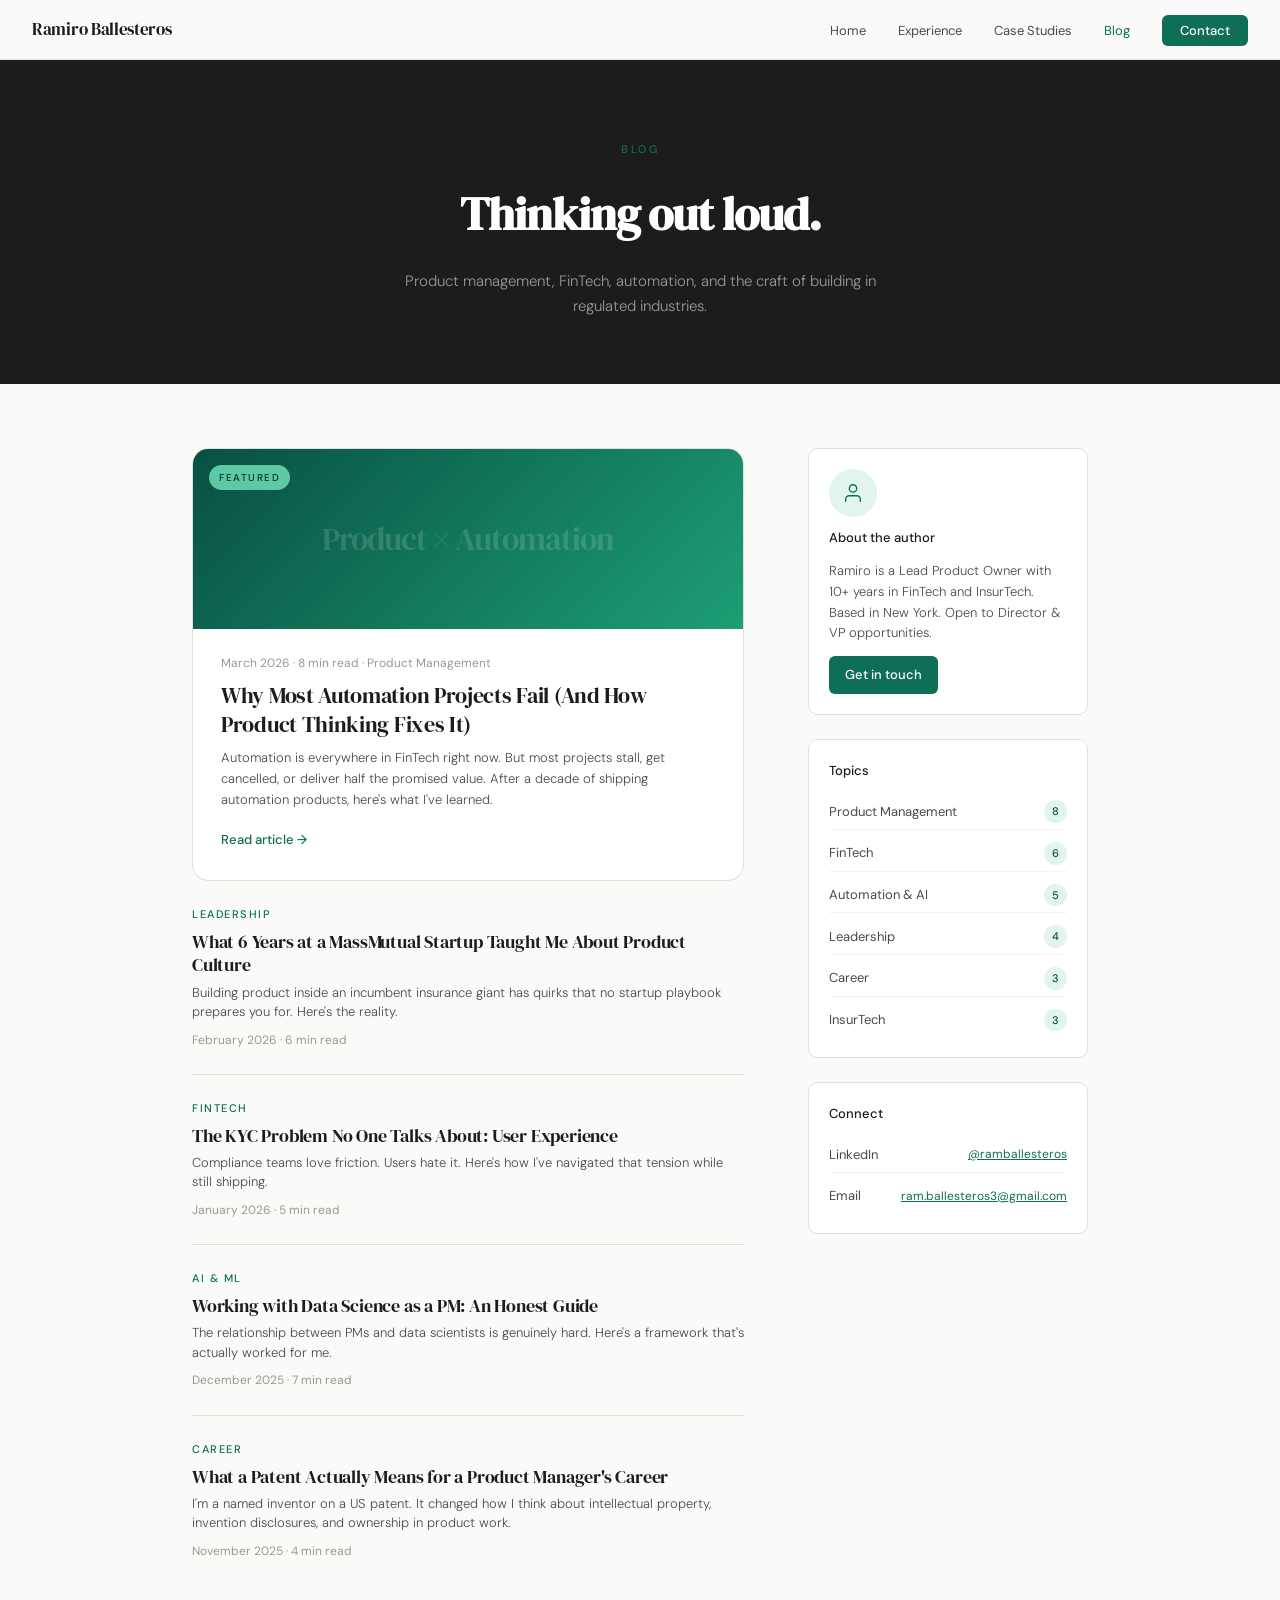
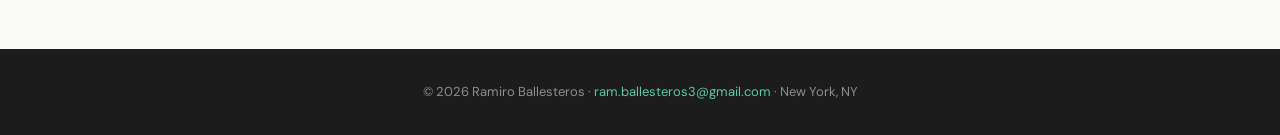
==== blog.html @ df36e7ad "Add files via upload" ====
<!DOCTYPE html>
<html lang="en">
<head>
  <meta charset="UTF-8" />
  <meta name="viewport" content="width=device-width, initial-scale=1.0" />
  <title>Blog · Ramiro Ballesteros</title>
  <meta name="description" content="Thoughts on product management, FinTech, automation, and leadership from Ramiro Ballesteros." />
  <link rel="stylesheet" href="style.css" />
  <style>
    .page-hero {
      background: var(--charcoal);
      color: var(--white);
      padding: 5rem 2rem 4rem;
      text-align: center;
    }
    .page-hero .section-label { display: flex; justify-content: center; }
    .page-hero-title {
      font-family: var(--font-serif);
      font-size: 46px;
      letter-spacing: -1px;
      color: var(--white);
      margin: 0.75rem 0 1rem;
    }
    .page-hero-sub {
      color: rgba(255,255,255,0.55);
      font-size: 15px;
      font-weight: 300;
      max-width: 480px;
      margin: 0 auto;
    }

    .blog-layout {
      max-width: 960px;
      margin: 0 auto;
      padding: 4rem 2rem;
      display: grid;
      grid-template-columns: 1fr 280px;
      gap: 4rem;
      align-items: start;
    }

    /* FEATURED POST */
    .post-featured {
      background: var(--white);
      border: 1px solid var(--gray-mid);
      border-radius: var(--radius-lg);
      overflow: hidden;
      margin-bottom: 24px;
      text-decoration: none;
      color: inherit;
      display: block;
      transition: transform 0.2s;
    }
    .post-featured:hover { transform: translateY(-3px); }

    .post-featured-img {
      height: 180px;
      background: linear-gradient(135deg, var(--teal-800) 0%, var(--teal-500) 100%);
      display: flex;
      align-items: center;
      justify-content: center;
      position: relative;
    }
    .post-featured-img-label {
      font-family: var(--font-serif);
      font-size: 32px;
      color: rgba(255,255,255,0.15);
      letter-spacing: -1px;
    }
    .post-featured-badge {
      position: absolute;
      top: 16px; left: 16px;
      background: var(--teal-300);
      color: var(--teal-900);
      font-size: 10px;
      font-weight: 500;
      letter-spacing: 1.5px;
      text-transform: uppercase;
      padding: 4px 10px;
      border-radius: 100px;
    }
    .post-featured-body { padding: 1.5rem 1.75rem 1.75rem; }
    .post-meta { font-size: 12px; color: var(--gray-muted); margin-bottom: 8px; }
    .post-title {
      font-family: var(--font-serif);
      font-size: 22px;
      letter-spacing: -0.3px;
      line-height: 1.3;
      margin-bottom: 10px;
    }
    .post-excerpt { font-size: 13px; color: var(--charcoal-mid); font-weight: 300; line-height: 1.6; margin-bottom: 14px; }
    .post-read-more { font-size: 13px; font-weight: 500; color: var(--teal-700); }

    /* POST LIST */
    .post-list { display: flex; flex-direction: column; gap: 0; }
    .post-list-item {
      padding: 1.5rem 0;
      border-bottom: 1px solid var(--gray-mid);
      text-decoration: none;
      color: inherit;
      display: block;
      transition: padding-left 0.2s;
    }
    .post-list-item:first-child { padding-top: 0; }
    .post-list-item:last-child { border-bottom: none; }
    .post-list-item:hover { padding-left: 6px; }
    .post-list-tag { font-size: 11px; color: var(--teal-700); font-weight: 500; letter-spacing: 1.5px; text-transform: uppercase; margin-bottom: 6px; }
    .post-list-title { font-family: var(--font-serif); font-size: 18px; letter-spacing: -0.2px; line-height: 1.3; margin-bottom: 6px; }
    .post-list-excerpt { font-size: 13px; color: var(--charcoal-mid); font-weight: 300; line-height: 1.5; margin-bottom: 8px; }
    .post-list-meta { font-size: 12px; color: var(--gray-muted); }

    /* SIDEBAR */
    .sidebar { display: flex; flex-direction: column; gap: 24px; position: sticky; top: 80px; }

    .sidebar-card {
      background: var(--white);
      border: 1px solid var(--gray-mid);
      border-radius: var(--radius-md);
      padding: 1.25rem;
    }
    .sidebar-title { font-size: 13px; font-weight: 500; margin-bottom: 12px; }
    .sidebar-about-text { font-size: 13px; color: var(--charcoal-mid); font-weight: 300; line-height: 1.6; margin-bottom: 12px; }
    .sidebar-avatar {
      width: 48px; height: 48px;
      background: var(--teal-50);
      border-radius: 50%;
      display: flex; align-items: center; justify-content: center;
      margin-bottom: 10px;
    }
    .sidebar-avatar svg { color: var(--teal-700); }

    .topic-list { display: flex; flex-direction: column; gap: 6px; }
    .topic-item {
      display: flex;
      justify-content: space-between;
      align-items: center;
      font-size: 13px;
      color: var(--charcoal-mid);
      padding: 6px 0;
      border-bottom: 1px solid var(--gray-light);
    }
    .topic-item:last-child { border-bottom: none; }
    .topic-count {
      font-size: 11px;
      background: var(--teal-50);
      color: var(--teal-800);
      border-radius: 100px;
      padding: 2px 8px;
      font-weight: 500;
    }

    /* PLACEHOLDER POSTS */
    .post-placeholder {
      padding: 1.5rem 0;
      border-bottom: 1px solid var(--gray-mid);
    }
    .post-placeholder:last-child { border-bottom: none; }
    .placeholder-bar {
      height: 10px;
      background: var(--gray-light);
      border-radius: 4px;
      margin-bottom: 8px;
    }

    @media (max-width: 700px) {
      .blog-layout { grid-template-columns: 1fr; padding: 2rem 1.25rem; }
      .sidebar { position: static; }
      .page-hero-title { font-size: 32px; }
    }
  </style>
</head>
<body>

<nav>
  <a href="index.html" class="nav-logo">Ramiro Ballesteros</a>
  <ul class="nav-links">
    <li><a href="index.html">Home</a></li>
    <li><a href="index.html#experience">Experience</a></li>
    <li><a href="case-studies.html">Case Studies</a></li>
    <li><a href="blog.html" class="active">Blog</a></li>
    <li><a href="index.html#contact" class="nav-cta">Contact</a></li>
  </ul>
</nav>

<section class="page-hero">
  <div class="section-label">Blog</div>
  <h1 class="page-hero-title">Thinking out loud.</h1>
  <p class="page-hero-sub">Product management, FinTech, automation, and the craft of building in regulated industries.</p>
</section>

<div class="blog-layout">
  <main>

    <!-- FEATURED -->
    <a href="#" class="post-featured fade-up">
      <div class="post-featured-img">
        <span class="post-featured-img-label">Product × Automation</span>
        <span class="post-featured-badge">Featured</span>
      </div>
      <div class="post-featured-body">
        <div class="post-meta">March 2026 · 8 min read · Product Management</div>
        <div class="post-title">Why Most Automation Projects Fail (And How Product Thinking Fixes It)</div>
        <div class="post-excerpt">Automation is everywhere in FinTech right now. But most projects stall, get cancelled, or deliver half the promised value. After a decade of shipping automation products, here's what I've learned.</div>
        <span class="post-read-more">Read article →</span>
      </div>
    </a>

    <!-- POST LIST -->
    <div class="post-list">
      <a href="#" class="post-list-item fade-up delay-1">
        <div class="post-list-tag">Leadership</div>
        <div class="post-list-title">What 6 Years at a MassMutual Startup Taught Me About Product Culture</div>
        <div class="post-list-excerpt">Building product inside an incumbent insurance giant has quirks that no startup playbook prepares you for. Here's the reality.</div>
        <div class="post-list-meta">February 2026 · 6 min read</div>
      </a>

      <a href="#" class="post-list-item fade-up delay-2">
        <div class="post-list-tag">FinTech</div>
        <div class="post-list-title">The KYC Problem No One Talks About: User Experience</div>
        <div class="post-list-excerpt">Compliance teams love friction. Users hate it. Here's how I've navigated that tension while still shipping.</div>
        <div class="post-list-meta">January 2026 · 5 min read</div>
      </a>

      <a href="#" class="post-list-item fade-up delay-3">
        <div class="post-list-tag">AI & ML</div>
        <div class="post-list-title">Working with Data Science as a PM: An Honest Guide</div>
        <div class="post-list-excerpt">The relationship between PMs and data scientists is genuinely hard. Here's a framework that's actually worked for me.</div>
        <div class="post-list-meta">December 2025 · 7 min read</div>
      </a>

      <a href="#" class="post-list-item fade-up delay-4">
        <div class="post-list-tag">Career</div>
        <div class="post-list-title">What a Patent Actually Means for a Product Manager's Career</div>
        <div class="post-list-excerpt">I'm a named inventor on a US patent. It changed how I think about intellectual property, invention disclosures, and ownership in product work.</div>
        <div class="post-list-meta">November 2025 · 4 min read</div>
      </a>
    </div>

  </main>

  <!-- SIDEBAR -->
  <aside class="sidebar">
    <div class="sidebar-card">
      <div class="sidebar-avatar">
        <svg width="22" height="22" viewBox="0 0 24 24" fill="none" stroke="currentColor" stroke-width="1.5" stroke-linecap="round" stroke-linejoin="round"><path d="M20 21v-2a4 4 0 0 0-4-4H8a4 4 0 0 0-4 4v2"/><circle cx="12" cy="7" r="4"/></svg>
      </div>
      <div class="sidebar-title">About the author</div>
      <div class="sidebar-about-text">Ramiro is a Lead Product Owner with 10+ years in FinTech and InsurTech. Based in New York. Open to Director & VP opportunities.</div>
      <a href="index.html#contact" class="btn-primary" style="font-size:13px; padding: 8px 16px;">Get in touch</a>
    </div>

    <div class="sidebar-card">
      <div class="sidebar-title">Topics</div>
      <div class="topic-list">
        <div class="topic-item"><span>Product Management</span><span class="topic-count">8</span></div>
        <div class="topic-item"><span>FinTech</span><span class="topic-count">6</span></div>
        <div class="topic-item"><span>Automation & AI</span><span class="topic-count">5</span></div>
        <div class="topic-item"><span>Leadership</span><span class="topic-count">4</span></div>
        <div class="topic-item"><span>Career</span><span class="topic-count">3</span></div>
        <div class="topic-item"><span>InsurTech</span><span class="topic-count">3</span></div>
      </div>
    </div>

    <div class="sidebar-card">
      <div class="sidebar-title">Connect</div>
      <div class="topic-list">
        <div class="topic-item"><span>LinkedIn</span><a href="https://www.linkedin.com/in/ramballesteros/" style="font-size:12px; color:var(--teal-700);" target="_blank">@ramballesteros</a></div>
        <div class="topic-item"><span>Email</span><a href="mailto:ram.ballesteros3@gmail.com" style="font-size:12px; color:var(--teal-700);">ram.ballesteros3@gmail.com</a></div>
      </div>
    </div>
  </aside>
</div>

<footer>
  <p>© 2026 Ramiro Ballesteros · <a href="mailto:ram.ballesteros3@gmail.com">ram.ballesteros3@gmail.com</a> · New York, NY</p>
</footer>

</body>
</html>
---- style.css ----
@import url('https://fonts.googleapis.com/css2?family=DM+Serif+Display:ital@0;1&family=DM+Sans:ital,wght@0,300;0,400;0,500;1,300&display=swap');

:root {
  --teal-900: #04342C;
  --teal-800: #085041;
  --teal-700: #0F6E56;
  --teal-500: #1D9E75;
  --teal-300: #5DCAA5;
  --teal-100: #9FE1CB;
  --teal-50:  #E1F5EE;
  --charcoal: #1C1C1C;
  --charcoal-soft: #2E2E2E;
  --charcoal-mid: #4A4A4A;
  --gray-light: #F5F4F0;
  --gray-mid: #E0DED8;
  --gray-muted: #9A9890;
  --cream: #FAFAF8;
  --white: #ffffff;
  --font-serif: 'DM Serif Display', Georgia, serif;
  --font-sans: 'DM Sans', sans-serif;
  --radius-sm: 6px;
  --radius-md: 10px;
  --radius-lg: 16px;
}

*, *::before, *::after { box-sizing: border-box; margin: 0; padding: 0; }

html { scroll-behavior: smooth; }

body {
  font-family: var(--font-sans);
  background: var(--cream);
  color: var(--charcoal);
  font-size: 16px;
  line-height: 1.7;
  -webkit-font-smoothing: antialiased;
}

/* NAV */
nav {
  position: sticky;
  top: 0;
  z-index: 100;
  background: rgba(250,250,248,0.92);
  backdrop-filter: blur(12px);
  border-bottom: 1px solid var(--gray-mid);
  padding: 0 2rem;
  display: flex;
  align-items: center;
  justify-content: space-between;
  height: 60px;
}

.nav-logo {
  font-family: var(--font-serif);
  font-size: 17px;
  color: var(--charcoal);
  text-decoration: none;
  letter-spacing: -0.3px;
}

.nav-links {
  display: flex;
  gap: 2rem;
  list-style: none;
}

.nav-links a {
  font-size: 13px;
  color: var(--charcoal-mid);
  text-decoration: none;
  font-weight: 400;
  transition: color 0.2s;
}

.nav-links a:hover, .nav-links a.active { color: var(--teal-700); }

.nav-cta {
  font-size: 13px;
  background: var(--teal-700);
  color: var(--white) !important;
  padding: 7px 18px;
  border-radius: var(--radius-sm);
  font-weight: 500 !important;
  transition: background 0.2s !important;
}
.nav-cta:hover { background: var(--teal-800) !important; color: var(--white) !important; }

/* BUTTONS */
.btn-primary {
  display: inline-block;
  background: var(--teal-700);
  color: var(--white);
  padding: 12px 26px;
  border-radius: var(--radius-sm);
  font-size: 14px;
  font-weight: 500;
  text-decoration: none;
  font-family: var(--font-sans);
  border: none;
  cursor: pointer;
  transition: background 0.2s, transform 0.15s;
}
.btn-primary:hover { background: var(--teal-800); transform: translateY(-1px); }

.btn-secondary {
  display: inline-block;
  background: transparent;
  color: var(--charcoal);
  padding: 12px 26px;
  border-radius: var(--radius-sm);
  font-size: 14px;
  font-weight: 400;
  text-decoration: none;
  font-family: var(--font-sans);
  border: 1px solid var(--gray-mid);
  cursor: pointer;
  transition: border-color 0.2s, transform 0.15s;
}
.btn-secondary:hover { border-color: var(--teal-500); transform: translateY(-1px); }

/* SECTIONS */
.section { padding: 5rem 2rem; max-width: 960px; margin: 0 auto; }
.section-label {
  font-size: 11px;
  letter-spacing: 2.5px;
  text-transform: uppercase;
  color: var(--teal-700);
  font-weight: 500;
  margin-bottom: 1rem;
}
.section-title {
  font-family: var(--font-serif);
  font-size: 34px;
  letter-spacing: -0.5px;
  line-height: 1.2;
  margin-bottom: 1.5rem;
  color: var(--charcoal);
}

/* FOOTER */
footer {
  background: var(--charcoal);
  color: rgba(255,255,255,0.5);
  text-align: center;
  font-size: 13px;
  padding: 2rem;
}
footer a { color: var(--teal-300); text-decoration: none; }

/* ANIMATIONS */
@keyframes fadeUp {
  from { opacity: 0; transform: translateY(24px); }
  to   { opacity: 1; transform: translateY(0); }
}
.fade-up { animation: fadeUp 0.6s ease both; }
.delay-1 { animation-delay: 0.1s; }
.delay-2 { animation-delay: 0.2s; }
.delay-3 { animation-delay: 0.3s; }
.delay-4 { animation-delay: 0.4s; }
.delay-5 { animation-delay: 0.55s; }

/* PILL TAGS */
.pill {
  display: inline-block;
  font-size: 11px;
  border: 1px solid var(--gray-mid);
  border-radius: 100px;
  padding: 3px 12px;
  margin: 3px 3px 3px 0;
  color: var(--charcoal-mid);
  background: var(--white);
}

.pill-teal {
  background: var(--teal-50);
  border-color: var(--teal-100);
  color: var(--teal-800);
}

/* DIVIDER */
.divider {
  border: none;
  border-top: 1px solid var(--gray-mid);
  margin: 0 2rem;
}

/* RESPONSIVE */
@media (max-width: 700px) {
  .nav-links { display: none; }
  .section { padding: 3rem 1.25rem; }
}
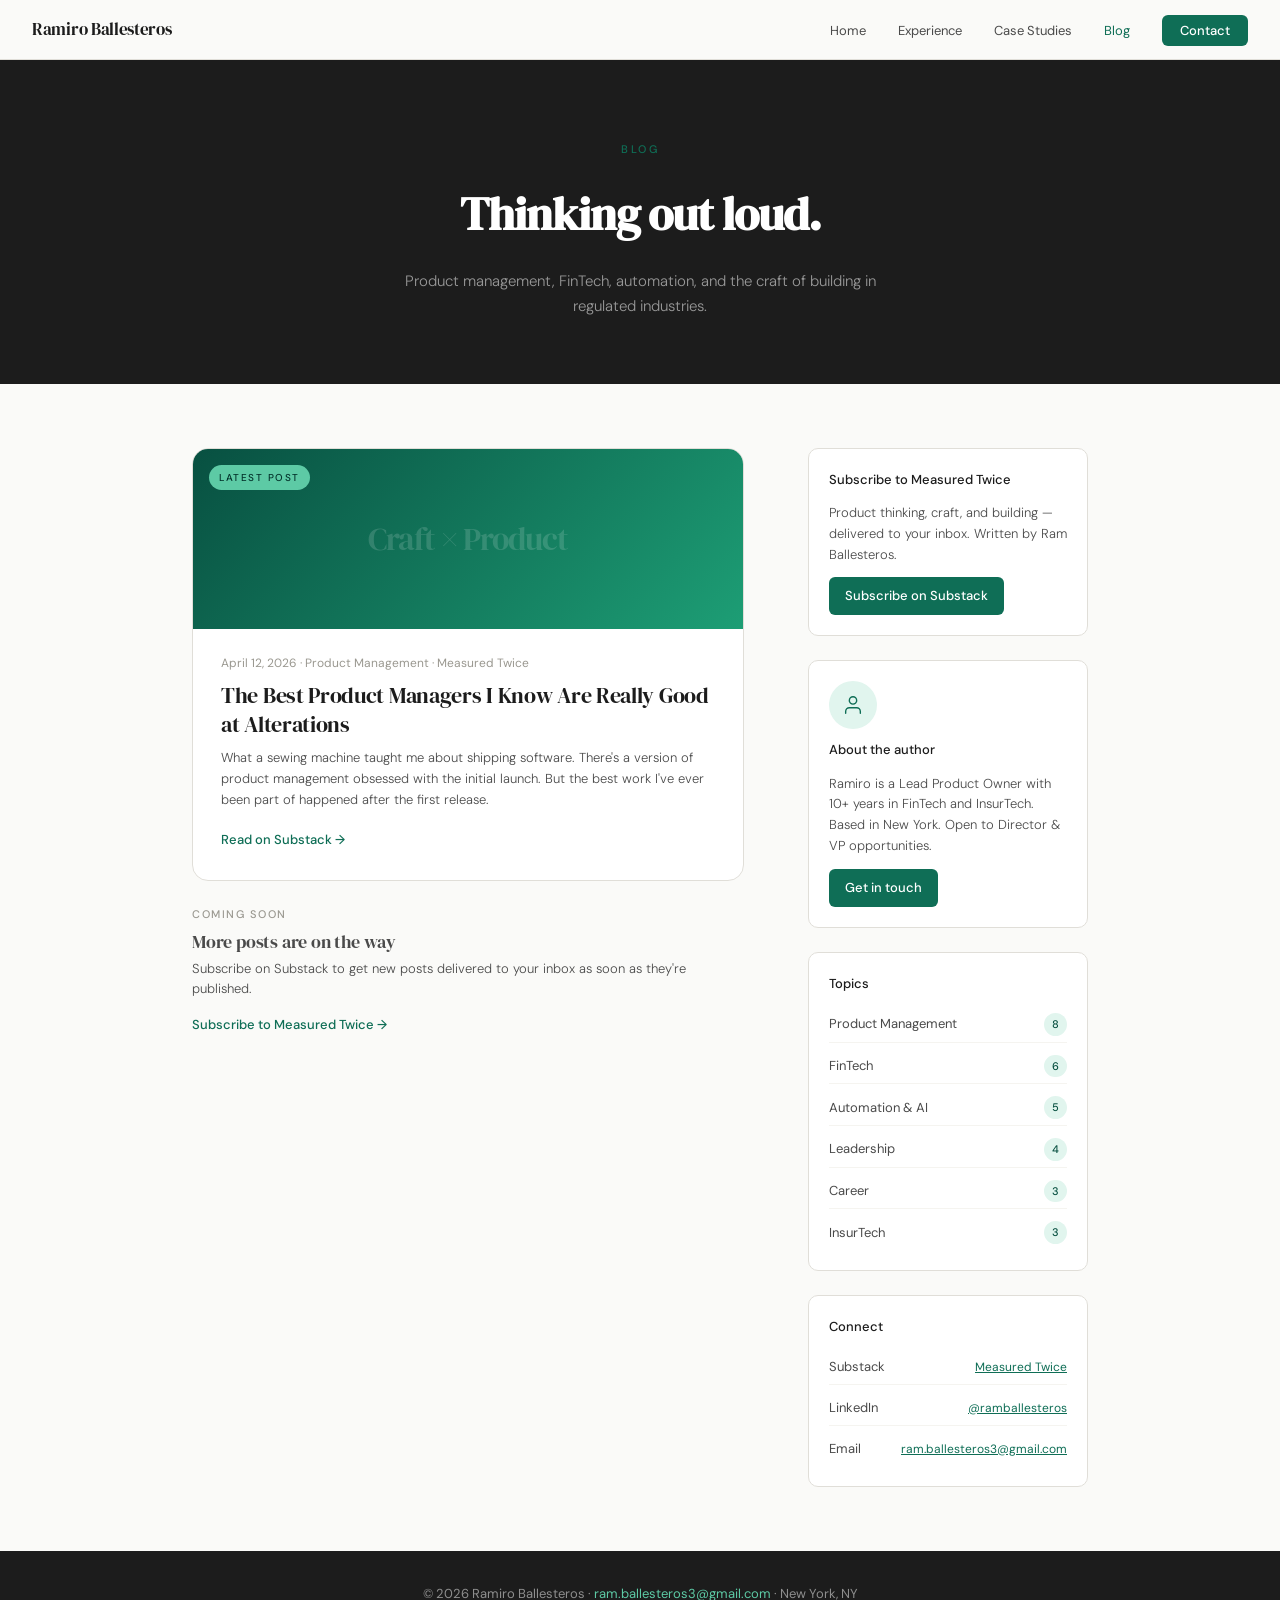
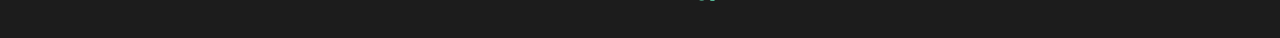
==== commit 93011198: "Adding blog back" ====
--- a/blog.html
+++ b/blog.html
@@ -192,54 +192,39 @@
   <main>
 
     <!-- FEATURED -->
-    <a href="#" class="post-featured fade-up">
+    <a href="https://rballesteros.substack.com/p/the-best-product-managers-i-know" target="_blank" class="post-featured fade-up">
       <div class="post-featured-img">
-        <span class="post-featured-img-label">Product × Automation</span>
-        <span class="post-featured-badge">Featured</span>
+        <span class="post-featured-img-label">Craft × Product</span>
+        <span class="post-featured-badge">Latest post</span>
       </div>
       <div class="post-featured-body">
-        <div class="post-meta">March 2026 · 8 min read · Product Management</div>
-        <div class="post-title">Why Most Automation Projects Fail (And How Product Thinking Fixes It)</div>
-        <div class="post-excerpt">Automation is everywhere in FinTech right now. But most projects stall, get cancelled, or deliver half the promised value. After a decade of shipping automation products, here's what I've learned.</div>
-        <span class="post-read-more">Read article →</span>
+        <div class="post-meta">April 12, 2026 · Product Management · Measured Twice</div>
+        <div class="post-title">The Best Product Managers I Know Are Really Good at Alterations</div>
+        <div class="post-excerpt">What a sewing machine taught me about shipping software. There's a version of product management obsessed with the initial launch. But the best work I've ever been part of happened after the first release.</div>
+        <span class="post-read-more">Read on Substack →</span>
       </div>
     </a>
 
     <!-- POST LIST -->
     <div class="post-list">
-      <a href="#" class="post-list-item fade-up delay-1">
-        <div class="post-list-tag">Leadership</div>
-        <div class="post-list-title">What 6 Years at a MassMutual Startup Taught Me About Product Culture</div>
-        <div class="post-list-excerpt">Building product inside an incumbent insurance giant has quirks that no startup playbook prepares you for. Here's the reality.</div>
-        <div class="post-list-meta">February 2026 · 6 min read</div>
-      </a>
-
-      <a href="#" class="post-list-item fade-up delay-2">
-        <div class="post-list-tag">FinTech</div>
-        <div class="post-list-title">The KYC Problem No One Talks About: User Experience</div>
-        <div class="post-list-excerpt">Compliance teams love friction. Users hate it. Here's how I've navigated that tension while still shipping.</div>
-        <div class="post-list-meta">January 2026 · 5 min read</div>
-      </a>
-
-      <a href="#" class="post-list-item fade-up delay-3">
-        <div class="post-list-tag">AI & ML</div>
-        <div class="post-list-title">Working with Data Science as a PM: An Honest Guide</div>
-        <div class="post-list-excerpt">The relationship between PMs and data scientists is genuinely hard. Here's a framework that's actually worked for me.</div>
-        <div class="post-list-meta">December 2025 · 7 min read</div>
-      </a>
-
-      <a href="#" class="post-list-item fade-up delay-4">
-        <div class="post-list-tag">Career</div>
-        <div class="post-list-title">What a Patent Actually Means for a Product Manager's Career</div>
-        <div class="post-list-excerpt">I'm a named inventor on a US patent. It changed how I think about intellectual property, invention disclosures, and ownership in product work.</div>
-        <div class="post-list-meta">November 2025 · 4 min read</div>
-      </a>
+      <div class="post-list-item fade-up delay-1" style="cursor: default;">
+        <div class="post-list-tag" style="color: var(--gray-muted);">Coming soon</div>
+        <div class="post-list-title" style="color: var(--charcoal-mid);">More posts are on the way</div>
+        <div class="post-list-excerpt">Subscribe on Substack to get new posts delivered to your inbox as soon as they're published.</div>
+        <a href="https://rballesteros.substack.com" target="_blank" style="font-size: 13px; font-weight: 500; color: var(--teal-700); text-decoration: none; margin-top: 8px; display: inline-block;">Subscribe to Measured Twice →</a>
+      </div>
     </div>
 
   </main>
 
   <!-- SIDEBAR -->
   <aside class="sidebar">
+    <div class="sidebar-card">
+      <div class="sidebar-title">Subscribe to Measured Twice</div>
+      <div class="sidebar-about-text">Product thinking, craft, and building — delivered to your inbox. Written by Ram Ballesteros.</div>
+      <a href="https://rballesteros.substack.com" target="_blank" class="btn-primary" style="font-size:13px; padding: 8px 16px;">Subscribe on Substack</a>
+    </div>
+
     <div class="sidebar-card">
       <div class="sidebar-avatar">
         <svg width="22" height="22" viewBox="0 0 24 24" fill="none" stroke="currentColor" stroke-width="1.5" stroke-linecap="round" stroke-linejoin="round"><path d="M20 21v-2a4 4 0 0 0-4-4H8a4 4 0 0 0-4 4v2"/><circle cx="12" cy="7" r="4"/></svg>
@@ -264,6 +249,7 @@
     <div class="sidebar-card">
       <div class="sidebar-title">Connect</div>
       <div class="topic-list">
+        <div class="topic-item"><span>Substack</span><a href="https://rballesteros.substack.com" style="font-size:12px; color:var(--teal-700);" target="_blank">Measured Twice</a></div>
         <div class="topic-item"><span>LinkedIn</span><a href="https://www.linkedin.com/in/ramballesteros/" style="font-size:12px; color:var(--teal-700);" target="_blank">@ramballesteros</a></div>
         <div class="topic-item"><span>Email</span><a href="mailto:ram.ballesteros3@gmail.com" style="font-size:12px; color:var(--teal-700);">ram.ballesteros3@gmail.com</a></div>
       </div>
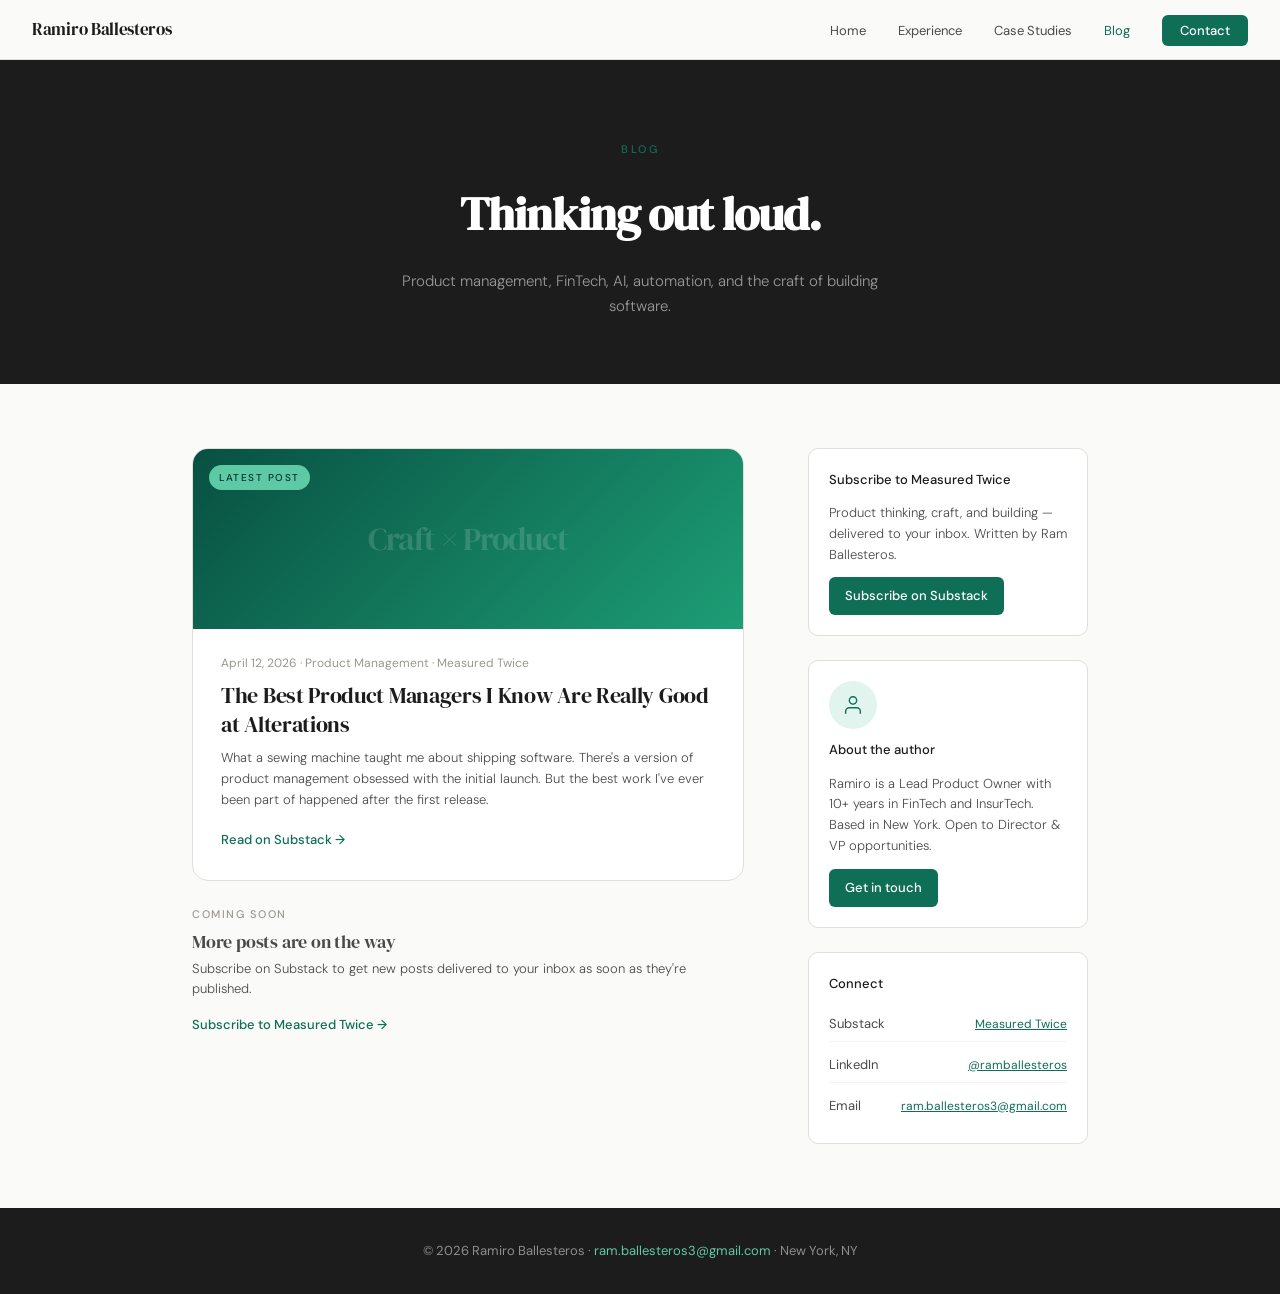
==== commit 5b5c336d: "Blog Page changes and removing topics card" ====
--- a/blog.html
+++ b/blog.html
@@ -185,7 +185,7 @@
 <section class="page-hero">
   <div class="section-label">Blog</div>
   <h1 class="page-hero-title">Thinking out loud.</h1>
-  <p class="page-hero-sub">Product management, FinTech, automation, and the craft of building in regulated industries.</p>
+  <p class="page-hero-sub">Product management, FinTech, AI, automation, and the craft of building software.</p>
 </section>
 
 <div class="blog-layout">
@@ -234,7 +234,7 @@
       <a href="index.html#contact" class="btn-primary" style="font-size:13px; padding: 8px 16px;">Get in touch</a>
     </div>
 
-    <div class="sidebar-card">
+    <!--<div class="sidebar-card">
       <div class="sidebar-title">Topics</div>
       <div class="topic-list">
         <div class="topic-item"><span>Product Management</span><span class="topic-count">8</span></div>
@@ -244,7 +244,7 @@
         <div class="topic-item"><span>Career</span><span class="topic-count">3</span></div>
         <div class="topic-item"><span>InsurTech</span><span class="topic-count">3</span></div>
       </div>
-    </div>
+    </div>-->
 
     <div class="sidebar-card">
       <div class="sidebar-title">Connect</div>
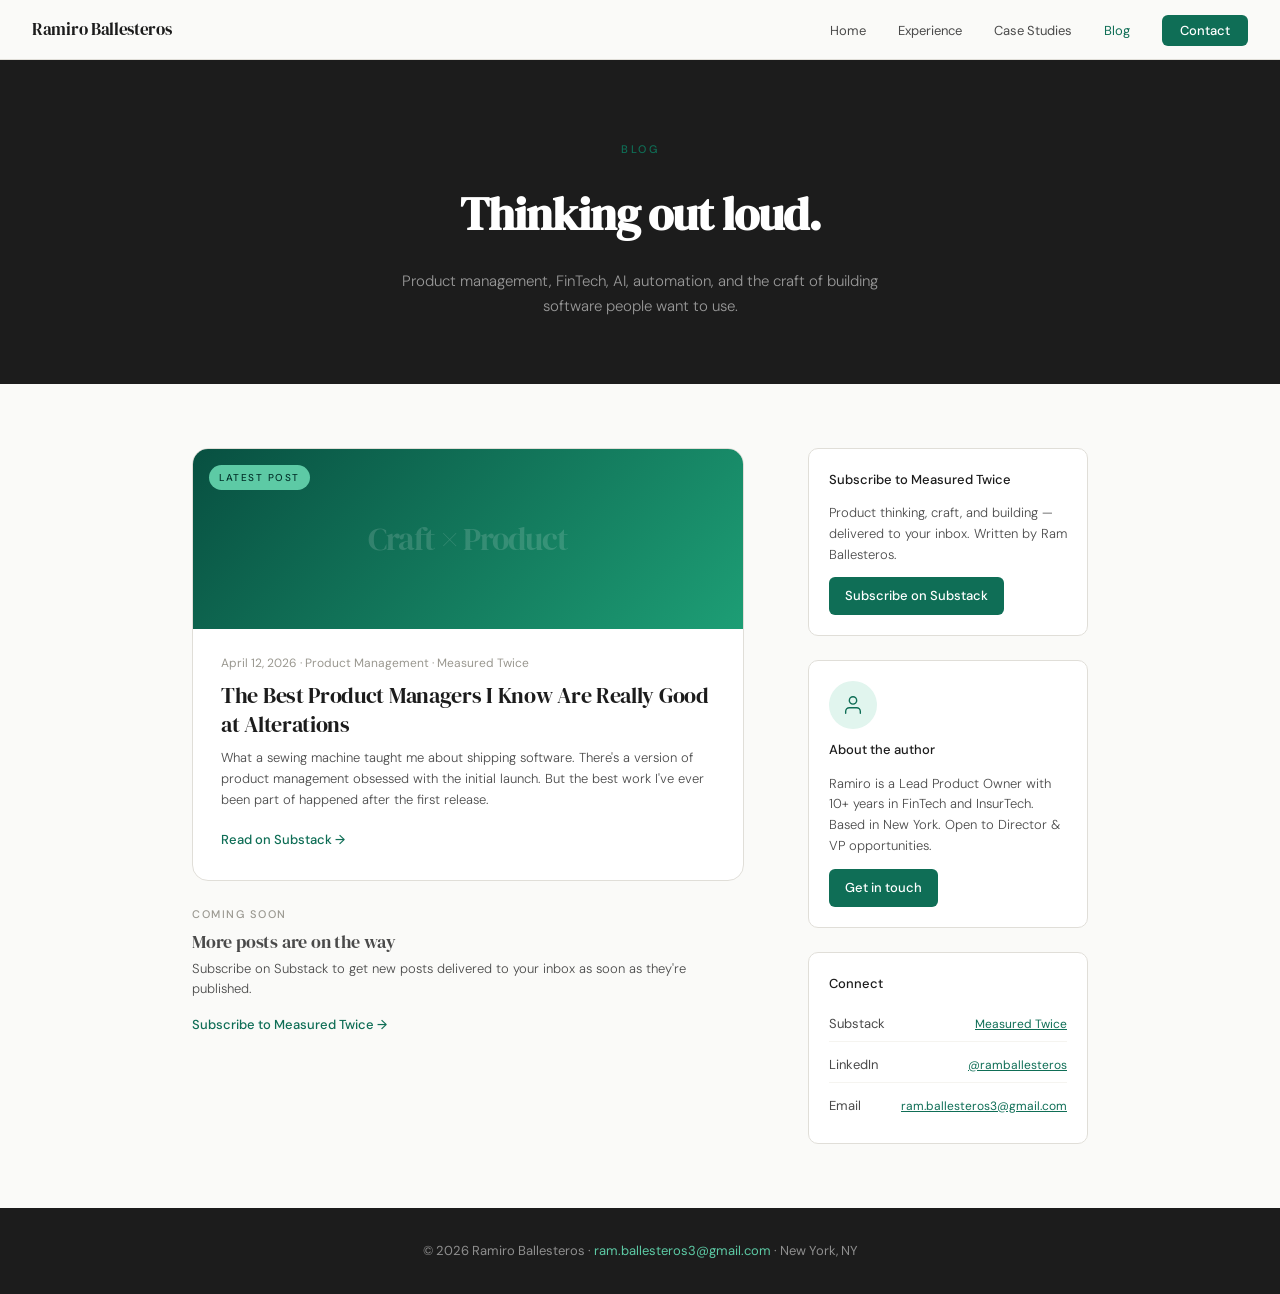
==== commit 78e4c5b4: ""want to use" add" ====
--- a/blog.html
+++ b/blog.html
@@ -185,7 +185,7 @@
 <section class="page-hero">
   <div class="section-label">Blog</div>
   <h1 class="page-hero-title">Thinking out loud.</h1>
-  <p class="page-hero-sub">Product management, FinTech, AI, automation, and the craft of building software.</p>
+  <p class="page-hero-sub">Product management, FinTech, AI, automation, and the craft of building software people want to use.</p>
 </section>
 
 <div class="blog-layout">
